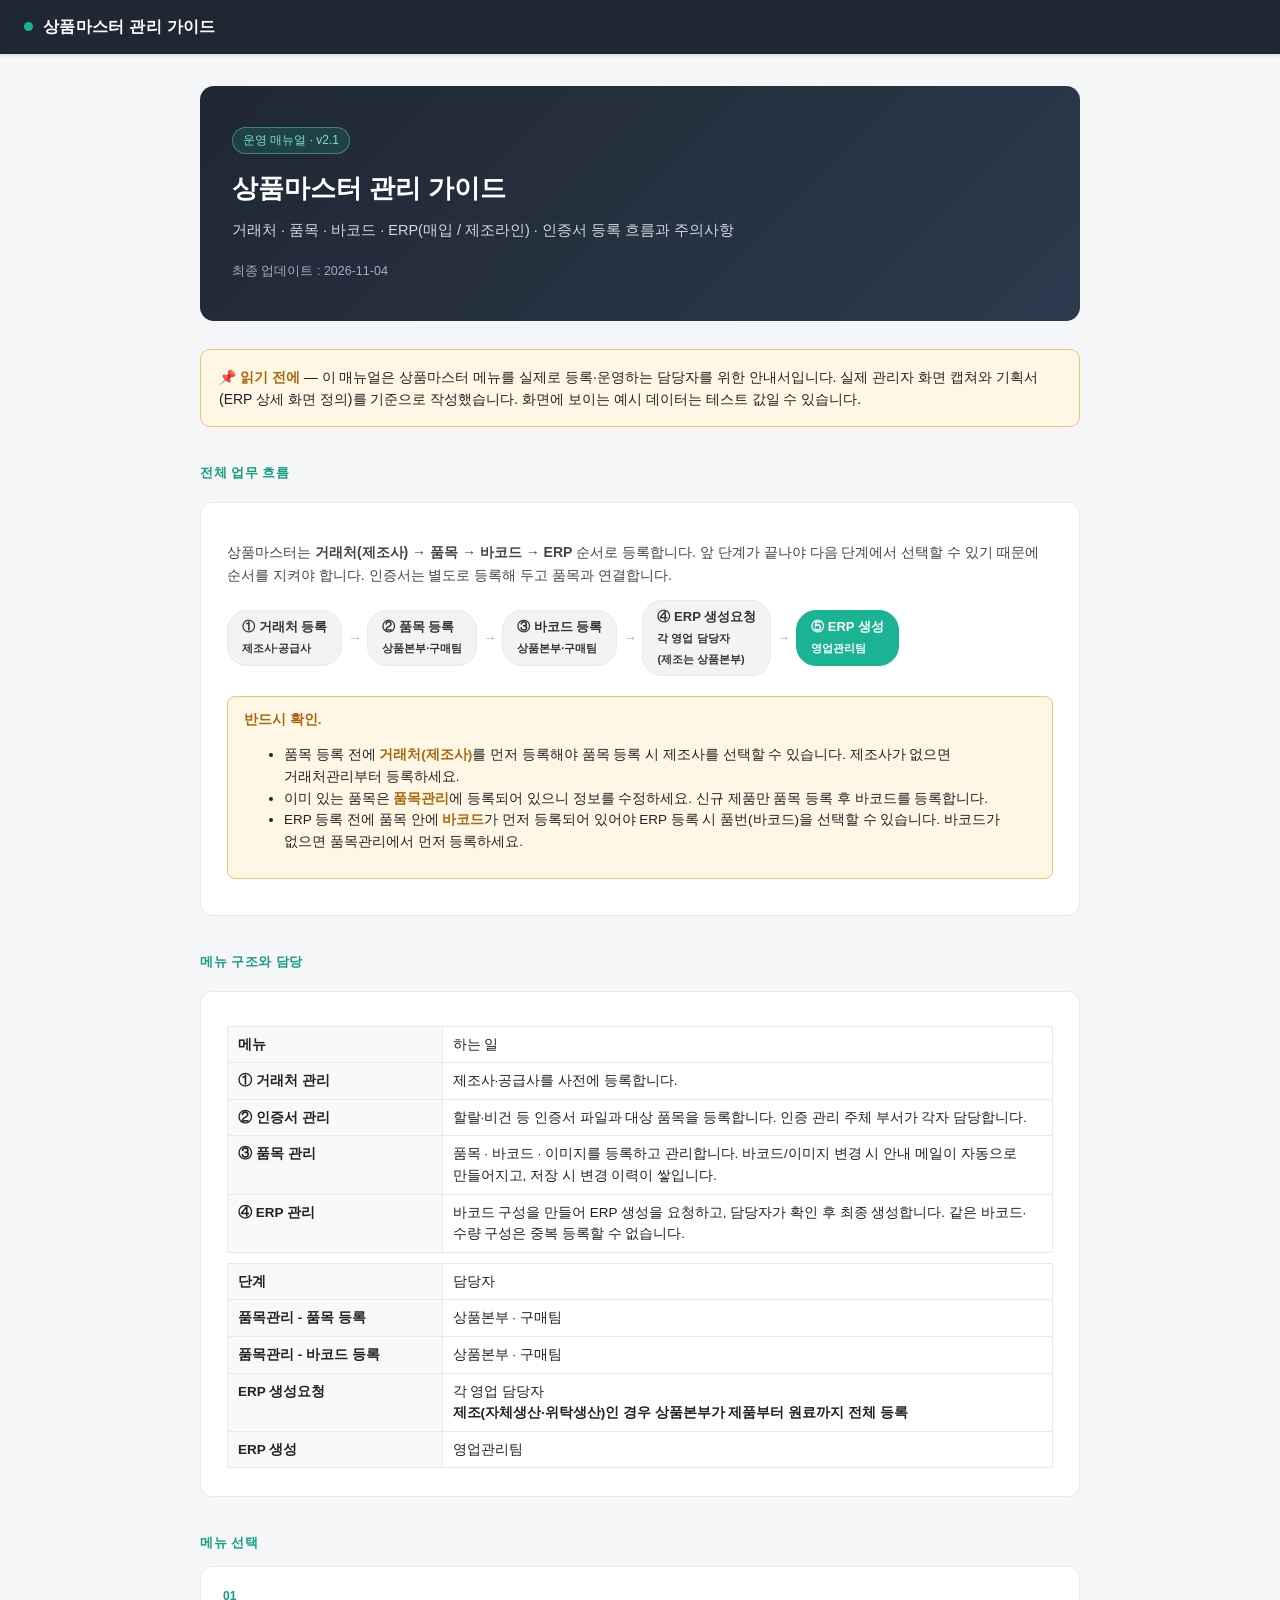
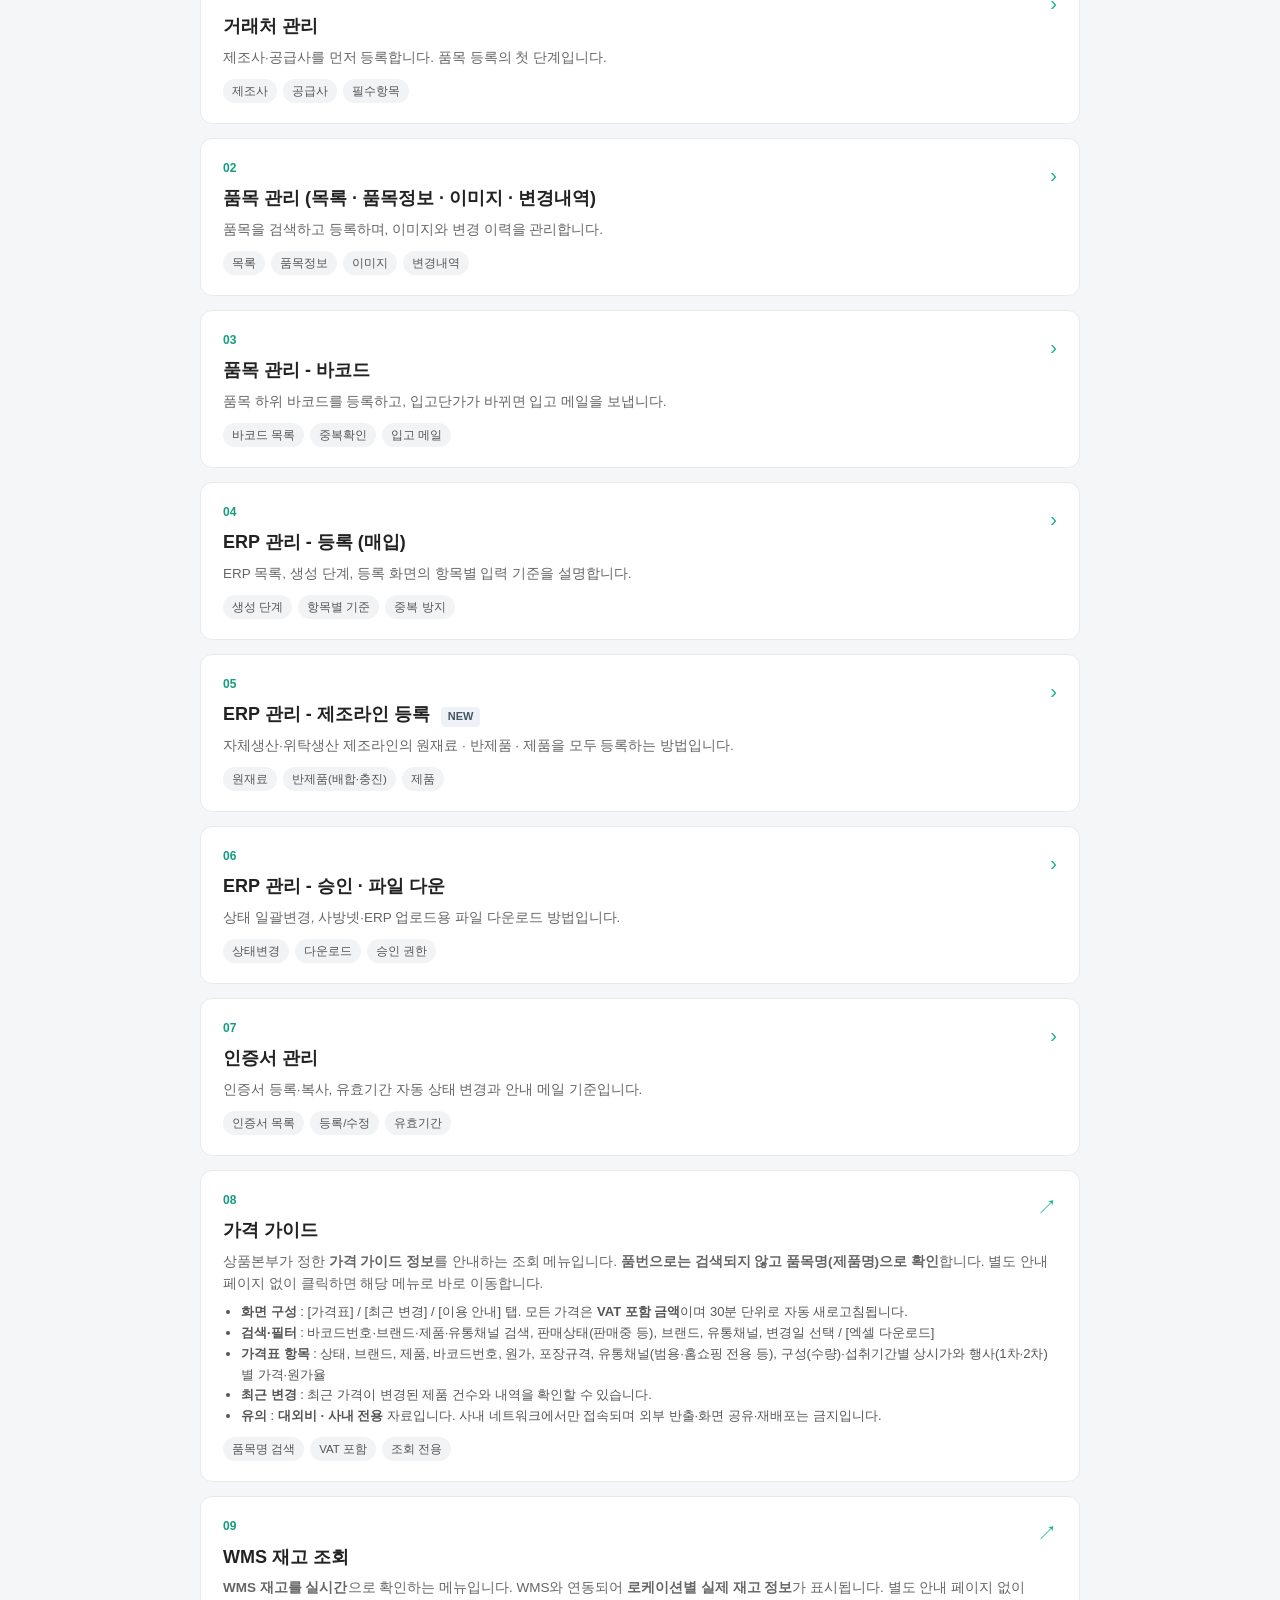
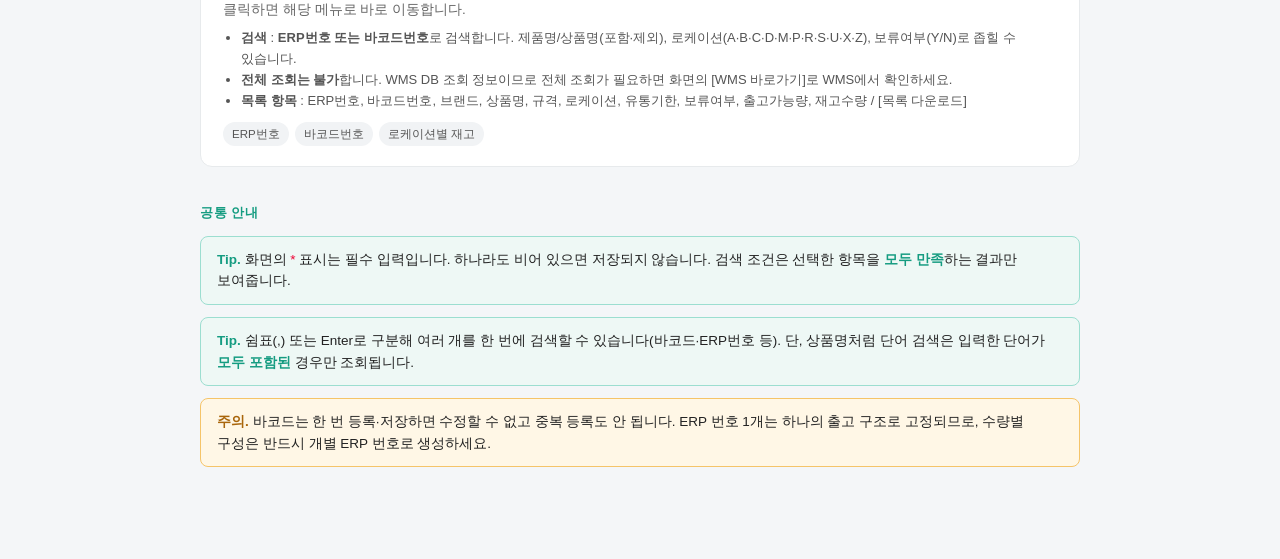
==== index.html @ bc96de83 "Initial product master manual Co-Authored-By: Claude Sonnet 5.5 <noreply@anthropic.com>" ====
<!DOCTYPE html>
<html lang="ko">
<head>
<meta charset="UTF-8">
<meta name="viewport" content="width=device-width, initial-scale=1.0">
<title>상품마스터 관리 가이드</title>
<link rel="stylesheet" href="assets/css/style.css">
</head>
<body>
  <div class="topbar">
    <div class="brand"><span class="dot"></span> 상품마스터 관리 가이드</div>
  </div>

  <div class="wrap">
    <div class="hero">
      <span class="tag">운영 매뉴얼 · v2.1</span>
      <h1>상품마스터 관리 가이드</h1>
      <p>거래처 · 품목 · 바코드 · ERP(매입 / 제조라인) · 인증서 등록 흐름과 주의사항</p>
      <div class="meta">최종 업데이트 : 2026-11-04</div>
    </div>

    <div class="notice-box">
      <b>📌 읽기 전에</b> — 이 매뉴얼은 상품마스터 메뉴를 실제로 등록·운영하는 담당자를 위한 안내서입니다. 실제 관리자 화면 캡쳐와 기획서(ERP 상세 화면 정의)를 기준으로 작성했습니다. 화면에 보이는 예시 데이터는 테스트 값일 수 있습니다.
    </div>

    <div class="section-title">전체 업무 흐름</div>
    <div class="step">
      <p>상품마스터는 <b>거래처(제조사) → 품목 → 바코드 → ERP</b> 순서로 등록합니다. 앞 단계가 끝나야 다음 단계에서 선택할 수 있기 때문에 순서를 지켜야 합니다. 인증서는 별도로 등록해 두고 품목과 연결합니다.</p>
      <div class="flow">
        <span class="node">① 거래처 등록<br><small>제조사·공급사</small></span><span class="arrow">→</span>
        <span class="node">② 품목 등록<br><small>상품본부·구매팀</small></span><span class="arrow">→</span>
        <span class="node">③ 바코드 등록<br><small>상품본부·구매팀</small></span><span class="arrow">→</span>
        <span class="node">④ ERP 생성요청<br><small>각 영업 담당자<br>(제조는 상품본부)</small></span><span class="arrow">→</span>
        <span class="node now">⑤ ERP 생성<br><small>영업관리팀</small></span>
      </div>
      <div class="warn"><b>반드시 확인.</b>
        <ul>
          <li>품목 등록 전에 <b>거래처(제조사)</b>를 먼저 등록해야 품목 등록 시 제조사를 선택할 수 있습니다. 제조사가 없으면 거래처관리부터 등록하세요.</li>
          <li>이미 있는 품목은 <b>품목관리</b>에 등록되어 있으니 정보를 수정하세요. 신규 제품만 품목 등록 후 바코드를 등록합니다.</li>
          <li>ERP 등록 전에 품목 안에 <b>바코드</b>가 먼저 등록되어 있어야 ERP 등록 시 품번(바코드)을 선택할 수 있습니다. 바코드가 없으면 품목관리에서 먼저 등록하세요.</li>
        </ul>
      </div>
    </div>

    <div class="section-title">메뉴 구조와 담당</div>
    <div class="step">
      <table>
        <tr><th>메뉴</th><td>하는 일</td></tr>
        <tr><th>① 거래처 관리</th><td>제조사·공급사를 사전에 등록합니다.</td></tr>
        <tr><th>② 인증서 관리</th><td>할랄·비건 등 인증서 파일과 대상 품목을 등록합니다. 인증 관리 주체 부서가 각자 담당합니다.</td></tr>
        <tr><th>③ 품목 관리</th><td>품목 · 바코드 · 이미지를 등록하고 관리합니다. 바코드/이미지 변경 시 안내 메일이 자동으로 만들어지고, 저장 시 변경 이력이 쌓입니다.</td></tr>
        <tr><th>④ ERP 관리</th><td>바코드 구성을 만들어 ERP 생성을 요청하고, 담당자가 확인 후 최종 생성합니다. 같은 바코드·수량 구성은 중복 등록할 수 없습니다.</td></tr>
      </table>
      <table>
        <tr><th>단계</th><td>담당자</td></tr>
        <tr><th>품목관리 - 품목 등록</th><td>상품본부 · 구매팀</td></tr>
        <tr><th>품목관리 - 바코드 등록</th><td>상품본부 · 구매팀</td></tr>
        <tr><th>ERP 생성요청</th><td>각 영업 담당자<br><b>제조(자체생산·위탁생산)인 경우 상품본부가 제품부터 원료까지 전체 등록</b></td></tr>
        <tr><th>ERP 생성</th><td>영업관리팀</td></tr>
      </table>
    </div>

    <div class="section-title">메뉴 선택</div>
    <div class="card-grid">

      <a class="menu-card" href="pages/supplier.html">
        <span class="arrow">›</span>
        <div class="idx">01</div>
        <h3>거래처 관리</h3>
        <p>제조사·공급사를 먼저 등록합니다. 품목 등록의 첫 단계입니다.</p>
        <div class="steps"><span>제조사</span><span>공급사</span><span>필수항목</span></div>
      </a>

      <a class="menu-card" href="pages/item.html">
        <span class="arrow">›</span>
        <div class="idx">02</div>
        <h3>품목 관리 (목록 · 품목정보 · 이미지 · 변경내역)</h3>
        <p>품목을 검색하고 등록하며, 이미지와 변경 이력을 관리합니다.</p>
        <div class="steps"><span>목록</span><span>품목정보</span><span>이미지</span><span>변경내역</span></div>
      </a>

      <a class="menu-card" href="pages/barcode.html">
        <span class="arrow">›</span>
        <div class="idx">03</div>
        <h3>품목 관리 - 바코드</h3>
        <p>품목 하위 바코드를 등록하고, 입고단가가 바뀌면 입고 메일을 보냅니다.</p>
        <div class="steps"><span>바코드 목록</span><span>중복확인</span><span>입고 메일</span></div>
      </a>

      <a class="menu-card" href="pages/erp.html">
        <span class="arrow">›</span>
        <div class="idx">04</div>
        <h3>ERP 관리 - 등록 (매입)</h3>
        <p>ERP 목록, 생성 단계, 등록 화면의 항목별 입력 기준을 설명합니다.</p>
        <div class="steps"><span>생성 단계</span><span>항목별 기준</span><span>중복 방지</span></div>
      </a>

      <a class="menu-card" href="pages/erp-mfg.html">
        <span class="arrow">›</span>
        <div class="idx">05</div>
        <h3>ERP 관리 - 제조라인 등록 <span class="badge-team">NEW</span></h3>
        <p>자체생산·위탁생산 제조라인의 원재료 · 반제품 · 제품을 모두 등록하는 방법입니다.</p>
        <div class="steps"><span>원재료</span><span>반제품(배합·충진)</span><span>제품</span></div>
      </a>

      <a class="menu-card" href="pages/erp-approve.html">
        <span class="arrow">›</span>
        <div class="idx">06</div>
        <h3>ERP 관리 - 승인 · 파일 다운</h3>
        <p>상태 일괄변경, 사방넷·ERP 업로드용 파일 다운로드 방법입니다.</p>
        <div class="steps"><span>상태변경</span><span>다운로드</span><span>승인 권한</span></div>
      </a>

      <a class="menu-card" href="pages/cert.html">
        <span class="arrow">›</span>
        <div class="idx">07</div>
        <h3>인증서 관리</h3>
        <p>인증서 등록·복사, 유효기간 자동 상태 변경과 안내 메일 기준입니다.</p>
        <div class="steps"><span>인증서 목록</span><span>등록/수정</span><span>유효기간</span></div>
      </a>

      <a class="menu-card" href="https://analytics.nutrione.co.kr/product/google_price" target="_blank" rel="noopener">
        <span class="arrow">↗</span>
        <div class="idx">08</div>
        <h3>가격 가이드</h3>
        <p>상품본부가 정한 <b>가격 가이드 정보</b>를 안내하는 조회 메뉴입니다. <b>품번으로는 검색되지 않고 품목명(제품명)으로 확인</b>합니다. 별도 안내 페이지 없이 클릭하면 해당 메뉴로 바로 이동합니다.</p>
        <ul style="font-size:13px;color:#555;margin:8px 0 6px 18px;padding:0">
          <li><b>화면 구성</b> : [가격표] / [최근 변경] / [이용 안내] 탭. 모든 가격은 <b>VAT 포함 금액</b>이며 30분 단위로 자동 새로고침됩니다.</li>
          <li><b>검색·필터</b> : 바코드번호·브랜드·제품·유통채널 검색, 판매상태(판매중 등), 브랜드, 유통채널, 변경일 선택 / [엑셀 다운로드]</li>
          <li><b>가격표 항목</b> : 상태, 브랜드, 제품, 바코드번호, 원가, 포장규격, 유통채널(범용·홈쇼핑 전용 등), 구성(수량)·섭취기간별 상시가와 행사(1차·2차)별 가격·원가율</li>
          <li><b>최근 변경</b> : 최근 가격이 변경된 제품 건수와 내역을 확인할 수 있습니다.</li>
          <li><b>유의</b> : <b>대외비 · 사내 전용</b> 자료입니다. 사내 네트워크에서만 접속되며 외부 반출·화면 공유·재배포는 금지입니다.</li>
        </ul>
        <div class="steps"><span>품목명 검색</span><span>VAT 포함</span><span>조회 전용</span></div>
      </a>

      <a class="menu-card" href="https://analytics.nutrione.co.kr/product/wms" target="_blank" rel="noopener">
        <span class="arrow">↗</span>
        <div class="idx">09</div>
        <h3>WMS 재고 조회</h3>
        <p><b>WMS 재고를 실시간</b>으로 확인하는 메뉴입니다. WMS와 연동되어 <b>로케이션별 실제 재고 정보</b>가 표시됩니다. 별도 안내 페이지 없이 클릭하면 해당 메뉴로 바로 이동합니다.</p>
        <ul style="font-size:13px;color:#555;margin:8px 0 6px 18px;padding:0">
          <li><b>검색</b> : <b>ERP번호 또는 바코드번호</b>로 검색합니다. 제품명/상품명(포함·제외), 로케이션(A·B·C·D·M·P·R·S·U·X·Z), 보류여부(Y/N)로 좁힐 수 있습니다.</li>
          <li><b>전체 조회는 불가</b>합니다. WMS DB 조회 정보이므로 전체 조회가 필요하면 화면의 [WMS 바로가기]로 WMS에서 확인하세요.</li>
          <li><b>목록 항목</b> : ERP번호, 바코드번호, 브랜드, 상품명, 규격, 로케이션, 유통기한, 보류여부, 출고가능량, 재고수량 / [목록 다운로드]</li>
        </ul>
        <div class="steps"><span>ERP번호</span><span>바코드번호</span><span>로케이션별 재고</span></div>
      </a>

    </div>

    <div class="section-title">공통 안내</div>
    <div class="tip"><b>Tip.</b> 화면의 <span style="color:#e03">*</span> 표시는 필수 입력입니다. 하나라도 비어 있으면 저장되지 않습니다. 검색 조건은 선택한 항목을 <b>모두 만족</b>하는 결과만 보여줍니다.</div>
    <div class="tip"><b>Tip.</b> 쉼표(,) 또는 Enter로 구분해 여러 개를 한 번에 검색할 수 있습니다(바코드·ERP번호 등). 단, 상품명처럼 단어 검색은 입력한 단어가 <b>모두 포함된</b> 경우만 조회됩니다.</div>
    <div class="warn"><b>주의.</b> 바코드는 한 번 등록·저장하면 수정할 수 없고 중복 등록도 안 됩니다. ERP 번호 1개는 하나의 출고 구조로 고정되므로, 수량별 구성은 반드시 개별 ERP 번호로 생성하세요.</div>

  </div>
  <script src="assets/js/lightbox.js"></script>
</body>
</html>
---- assets/css/style.css ----
:root {
  --brand: #1ab394;
  --brand-dark: #159c81;
  --navy: #1f2733;
  --navy-light: #2c3a4d;
  --ink: #222;
  --sub: #666;
  --line: #e7eaec;
  --bg: #f4f6f8;
  --card: #ffffff;
  --danger: #ed5565;
  --warn-bg: #fff7e6;
  --warn-line: #f5c469;
  --tip-bg: #eef8f5;
  --tip-line: #9cded0;
}

* { box-sizing: border-box; }

body {
  margin: 0;
  font-family: "Pretendard", "Apple SD Gothic Neo", "Malgun Gothic", "맑은 고딕", sans-serif;
  background: var(--bg);
  color: var(--ink);
  line-height: 1.6;
  word-break: keep-all;
}

a { color: var(--brand-dark); text-decoration: none; }
a:hover { text-decoration: underline; }

img { max-width: 100%; border: 1px solid var(--line); border-radius: 6px; display: block; }

.topbar {
  position: sticky; top: 0; z-index: 20;
  background: var(--navy);
  color: #fff;
  padding: 14px 24px;
  display: flex; align-items: center; justify-content: space-between;
  box-shadow: 0 1px 4px rgba(0,0,0,.15);
}
.topbar .brand { font-weight: 700; letter-spacing: .3px; display: flex; align-items: center; gap: 10px; }
.topbar .brand .dot { width: 9px; height: 9px; border-radius: 50%; background: var(--brand); }
.topbar a.home-link { color: #cfe9e2; font-size: 13px; }
.topbar a.home-link:hover { color: #fff; }

.wrap { max-width: 920px; margin: 0 auto; padding: 32px 20px 80px; }

.hero {
  background: linear-gradient(135deg, var(--navy) 0%, var(--navy-light) 100%);
  color: #fff;
  border-radius: 14px;
  padding: 40px 32px;
  margin-bottom: 28px;
}
.hero .tag {
  display: inline-block; background: rgba(26,179,148,.18); color: #7be0cb;
  border: 1px solid rgba(123,224,203,.4); font-size: 12px; padding: 3px 10px; border-radius: 20px; margin-bottom: 14px;
}
.hero h1 { font-size: 26px; margin: 0 0 10px; }
.hero p { color: #cfd6de; margin: 0; font-size: 14.5px; }
.hero .meta { margin-top: 18px; font-size: 12.5px; color: #9fb0c3; }
.hero .meta a { color: #7be0cb; text-decoration: underline; }
.hero .meta a:hover { color: #fff; }

.reveal-after { display: none; }

img.zoomable { cursor: zoom-in; }
.lightbox-overlay {
  position: fixed; inset: 0; background: rgba(0,0,0,.85);
  display: none; align-items: center; justify-content: center;
  z-index: 1000; padding: 24px; cursor: zoom-out;
}
.lightbox-overlay.active { display: flex; }
.lightbox-overlay img { max-width: 95vw; max-height: 95vh; border-radius: 6px; box-shadow: 0 10px 40px rgba(0,0,0,.5); }

.section-title {
  font-size: 13px; font-weight: 700; color: var(--brand-dark);
  text-transform: uppercase; letter-spacing: .5px; margin: 36px 0 12px;
}

.notice-box {
  background: var(--warn-bg); border: 1px solid var(--warn-line); border-radius: 10px;
  padding: 16px 18px; margin: 16px 0; font-size: 14px;
}
.notice-box b { color: #a9660c; }

.card-grid { display: grid; grid-template-columns: 1fr; gap: 14px; }

.menu-card {
  display: block;
  background: var(--card); border: 1px solid var(--line); border-radius: 12px;
  padding: 20px 22px; transition: box-shadow .15s, transform .15s, border-color .15s;
}
.menu-card:hover { box-shadow: 0 6px 18px rgba(0,0,0,.08); border-color: var(--brand); transform: translateY(-1px); text-decoration: none; }
.menu-card .idx { font-size: 12px; color: var(--brand-dark); font-weight: 700; margin-bottom: 6px; }
.menu-card h3 { margin: 0 0 6px; font-size: 18px; color: var(--ink); }
.menu-card p { margin: 0; font-size: 13.5px; color: var(--sub); }
.menu-card .steps { margin-top: 10px; display: flex; flex-wrap: wrap; gap: 6px; }
.menu-card .steps span { font-size: 11.5px; background: #f1f3f5; color: #555; padding: 3px 9px; border-radius: 20px; }
.menu-card .arrow { float: right; color: var(--brand); font-size: 20px; }

.toc {
  background: var(--card); border: 1px solid var(--line); border-radius: 10px; padding: 16px 20px; margin: 20px 0 32px;
  font-size: 13.5px;
}
.toc b { display: block; margin-bottom: 8px; font-size: 12px; color: var(--sub); text-transform: uppercase; letter-spacing: .5px; }
.toc ol { margin: 0; padding-left: 20px; }
.toc li { margin: 4px 0; }

.step {
  background: var(--card); border: 1px solid var(--line); border-radius: 12px;
  padding: 24px 26px; margin: 18px 0;
}
.step .step-no {
  display: inline-flex; align-items: center; justify-content: center;
  width: 26px; height: 26px; border-radius: 50%; background: var(--brand); color: #fff;
  font-size: 13px; font-weight: 700; margin-right: 8px;
}
.step h2 { font-size: 18px; margin: 0 0 14px; display: flex; align-items: center; }
.step h4 { font-size: 14.5px; margin: 22px 0 8px; color: var(--navy); }
.step p { font-size: 14px; color: #444; }
.step ul, .step table { font-size: 13.5px; }
.step table { width: 100%; border-collapse: collapse; margin: 10px 0 4px; }
.step table th, .step table td { border: 1px solid var(--line); padding: 7px 10px; text-align: left; vertical-align: top; }
.step table th { background: #f7f9fa; width: 26%; white-space: nowrap; }

.shot { margin: 14px 0; }
.shot img.has-cap { border-bottom-left-radius: 0; border-bottom-right-radius: 0; }
.cap {
  display: flex; align-items: flex-start; gap: 8px; text-align: left;
  font-size: 12.5px; color: #555;
  background: #f7f9fa; border: 1px solid var(--line); border-top: none;
  border-radius: 0 0 6px 6px; padding: 10px 14px; margin-top: -1px;
}
.cap::before {
  content: "!"; flex: 0 0 auto; width: 16px; height: 16px; margin-top: 1px;
  border-radius: 50%; background: var(--brand); color: #fff;
  font-size: 11px; font-weight: 700; line-height: 16px; text-align: center;
}

.tip, .warn, .caution {
  border-radius: 8px; padding: 12px 16px; margin: 12px 0; font-size: 13.5px;
}
.tip { background: var(--tip-bg); border: 1px solid var(--tip-line); }
.tip b { color: var(--brand-dark); }
.warn { background: var(--warn-bg); border: 1px solid var(--warn-line); }
.warn b { color: #a9660c; }
.caution { background: #fdeceb; border: 1px solid #f3b3b0; }
.caution b { color: #c0392b; }

.flow {
  display: flex; flex-wrap: wrap; align-items: center; gap: 6px; margin: 14px 0 20px; font-size: 13px;
}
.flow .node { background: #f1f3f5; border: 1px solid var(--line); border-radius: 20px; padding: 6px 14px; font-weight: 600; color: #333; }
.flow .node.now { background: var(--brand); border-color: var(--brand); color: #fff; }
.flow .node.stop { background: #fdeceb; border-color: #f3b3b0; color: #c0392b; }
.flow .arrow { color: #aaa; }

.btnlist { display: flex; flex-wrap: wrap; gap: 8px; margin: 10px 0; }
.btnlist span { font-size: 12.5px; border-radius: 6px; padding: 5px 12px; border: 1px solid var(--line); background: #fafbfc; font-weight: 600; }
.btnlist span.primary { background: var(--brand); border-color: var(--brand); color: #fff; }
.btnlist span.danger { background: #fdeceb; border-color: #f3b3b0; color: #c0392b; }

.footer-nav {
  display: flex; justify-content: space-between; align-items: center; margin-top: 40px;
  padding-top: 18px; border-top: 1px solid var(--line); font-size: 13.5px;
}

.faq-box { background: var(--card); border: 1px solid var(--line); border-radius: 10px; padding: 6px 20px; margin: 10px 0; }
.faq-box .q { font-weight: 700; padding: 12px 0 4px; font-size: 14px; }
.faq-box .a { color: #555; font-size: 13.5px; padding-bottom: 12px; border-bottom: 1px solid var(--line); }
.faq-box .a:last-child { border-bottom: none; }

.badge-team { display:inline-block; font-size: 11px; background:#eef2f6; color:#456; border-radius: 4px; padding: 1px 7px; margin-left:6px; }
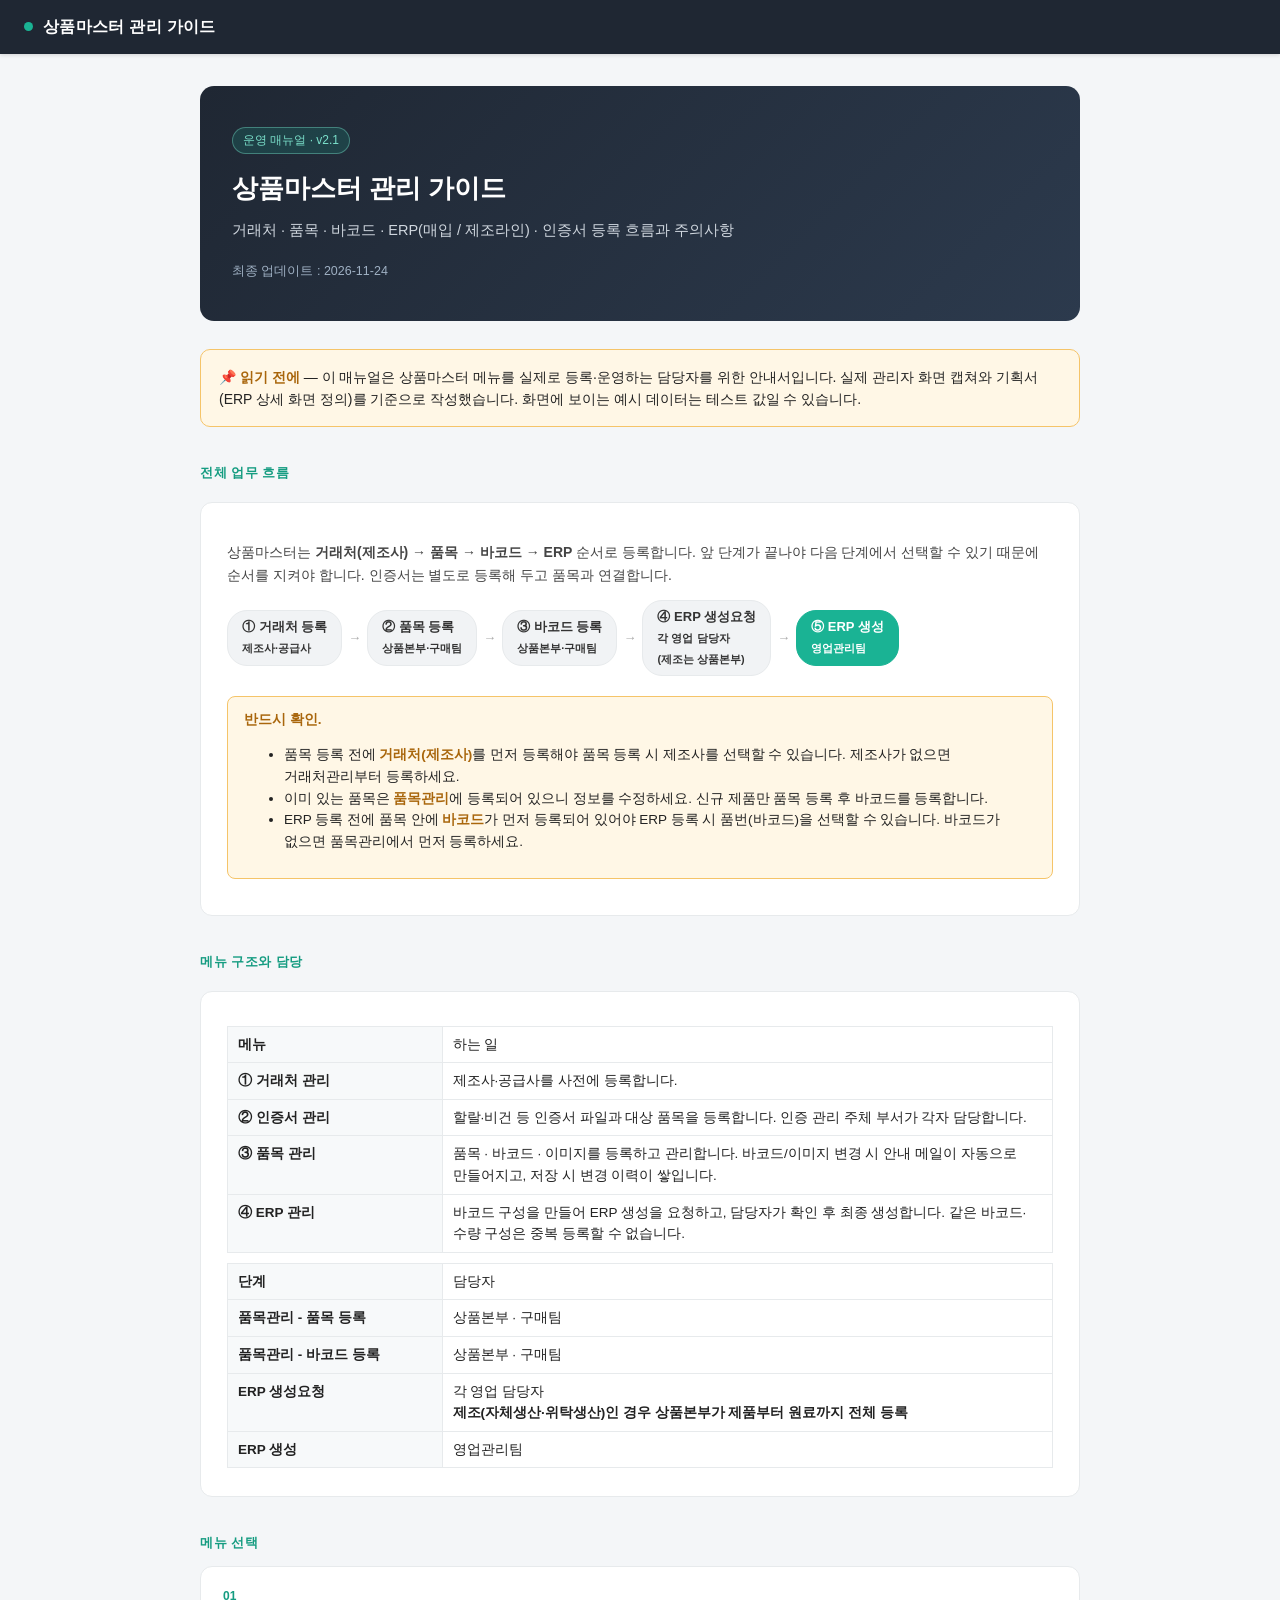
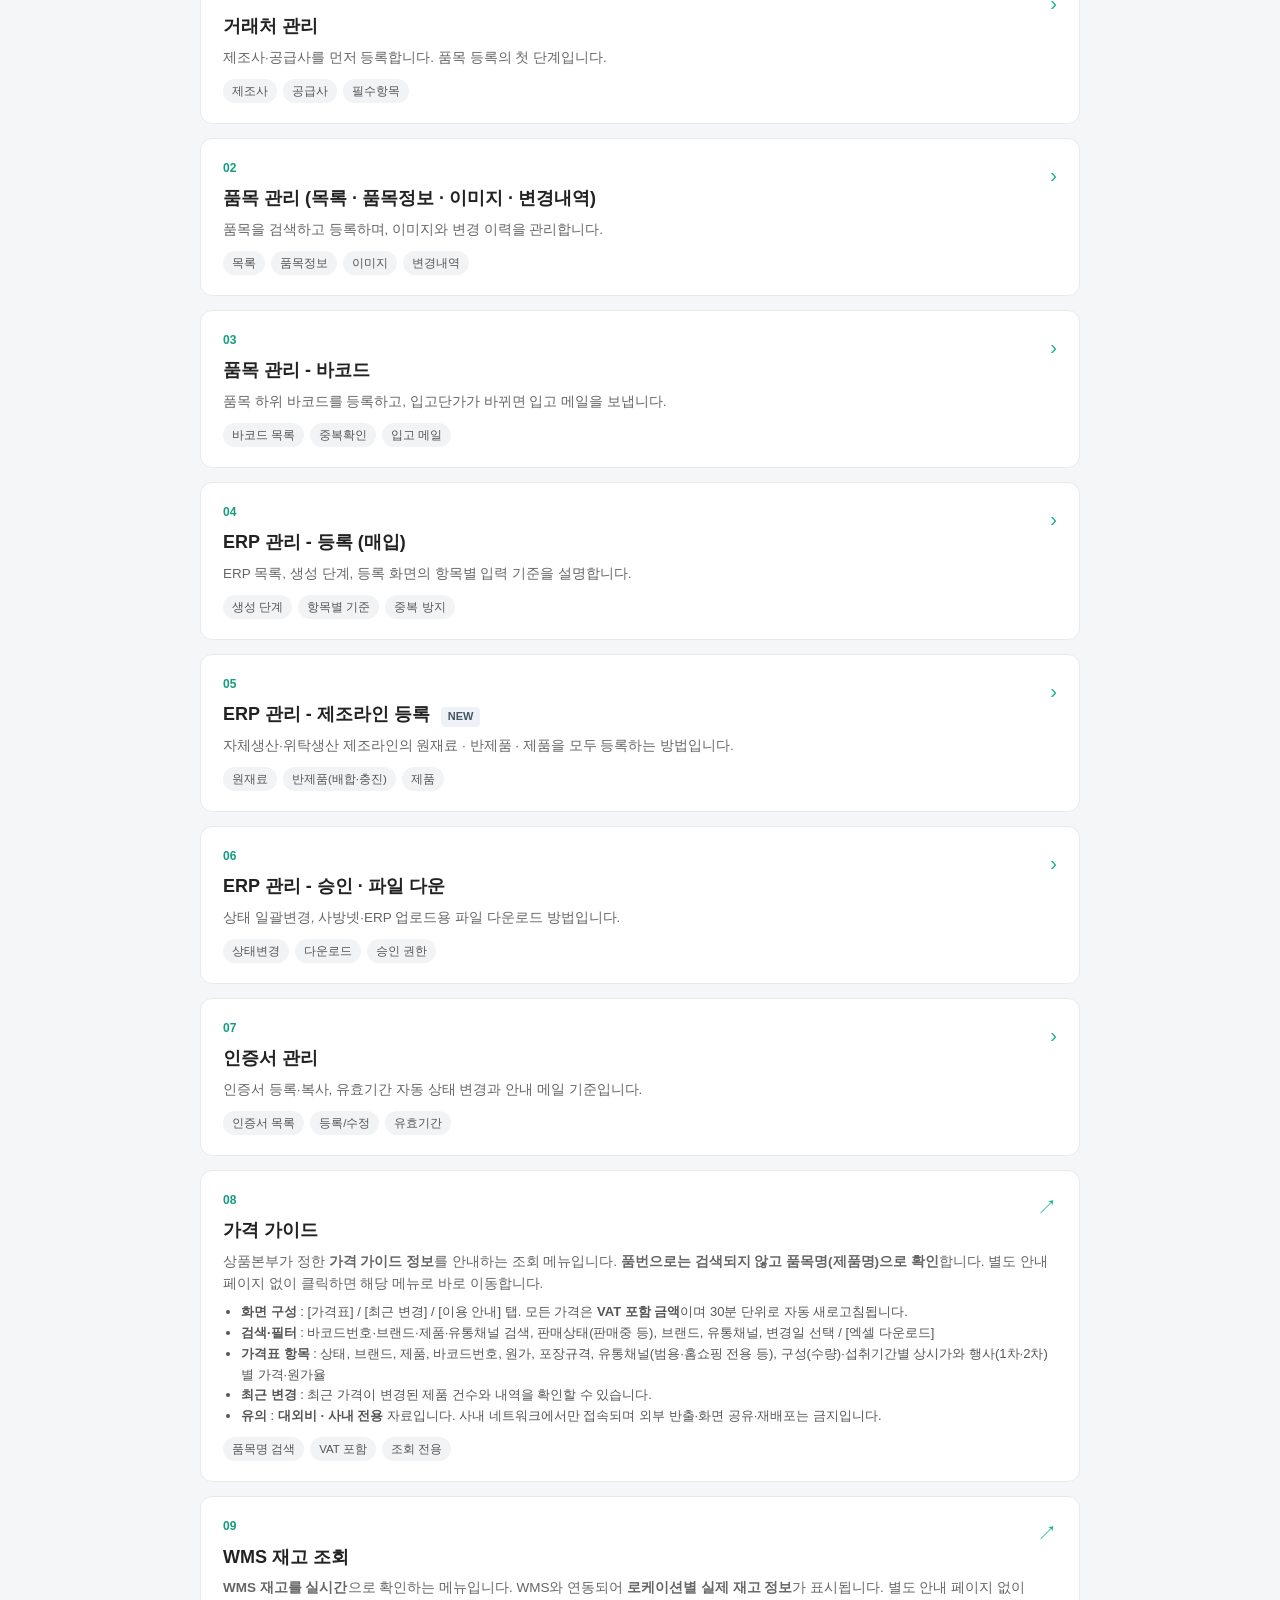
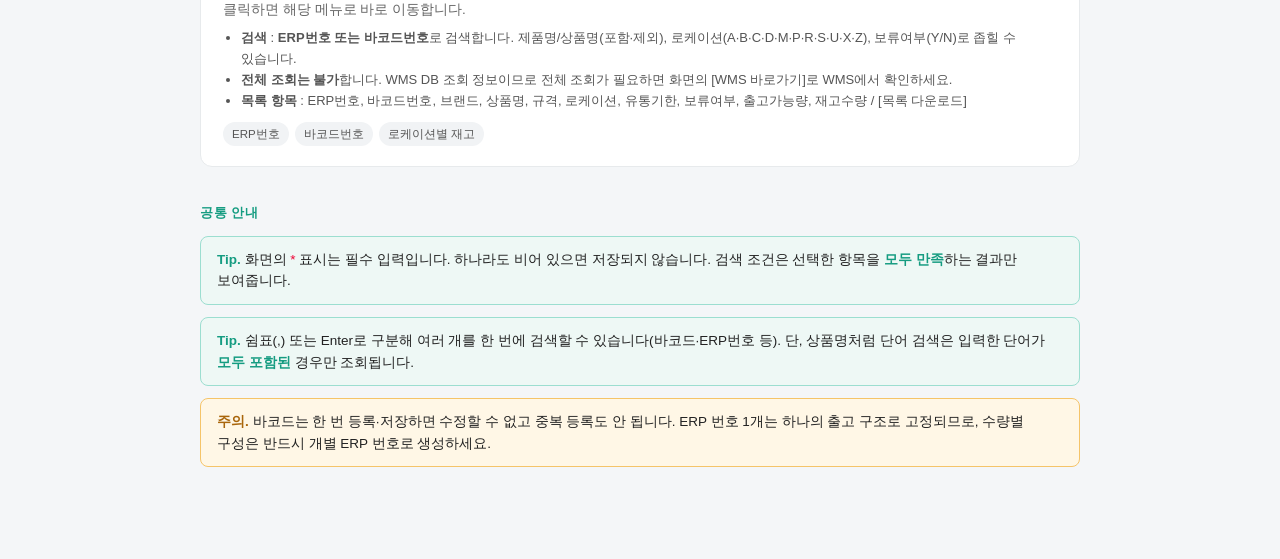
==== commit b3076fe4: "Update manual 2026-11-24 15:24:01" ====
--- a/index.html
+++ b/index.html
@@ -16,7 +16,7 @@
       <span class="tag">운영 매뉴얼 · v2.1</span>
       <h1>상품마스터 관리 가이드</h1>
       <p>거래처 · 품목 · 바코드 · ERP(매입 / 제조라인) · 인증서 등록 흐름과 주의사항</p>
-      <div class="meta">최종 업데이트 : 2026-11-04</div>
+      <div class="meta">최종 업데이트 : 2026-11-24</div>
     </div>
 
     <div class="notice-box">
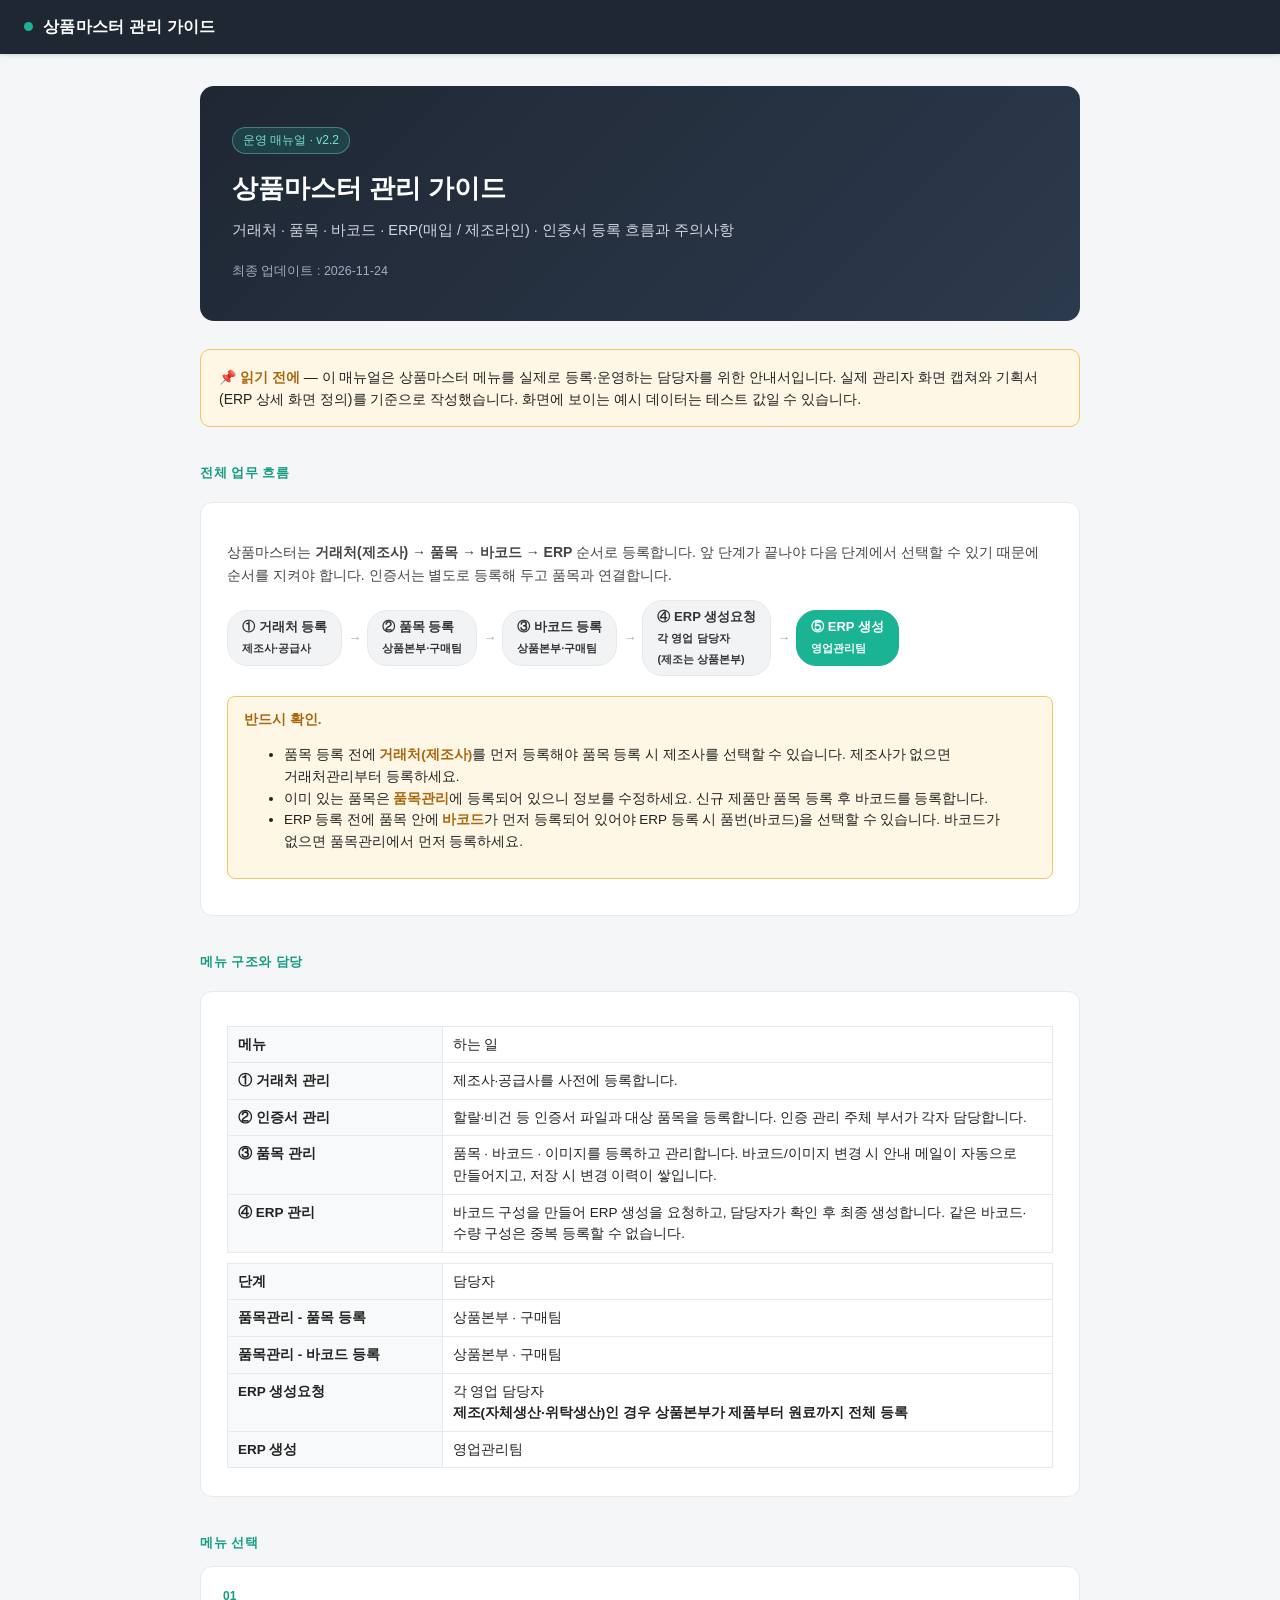
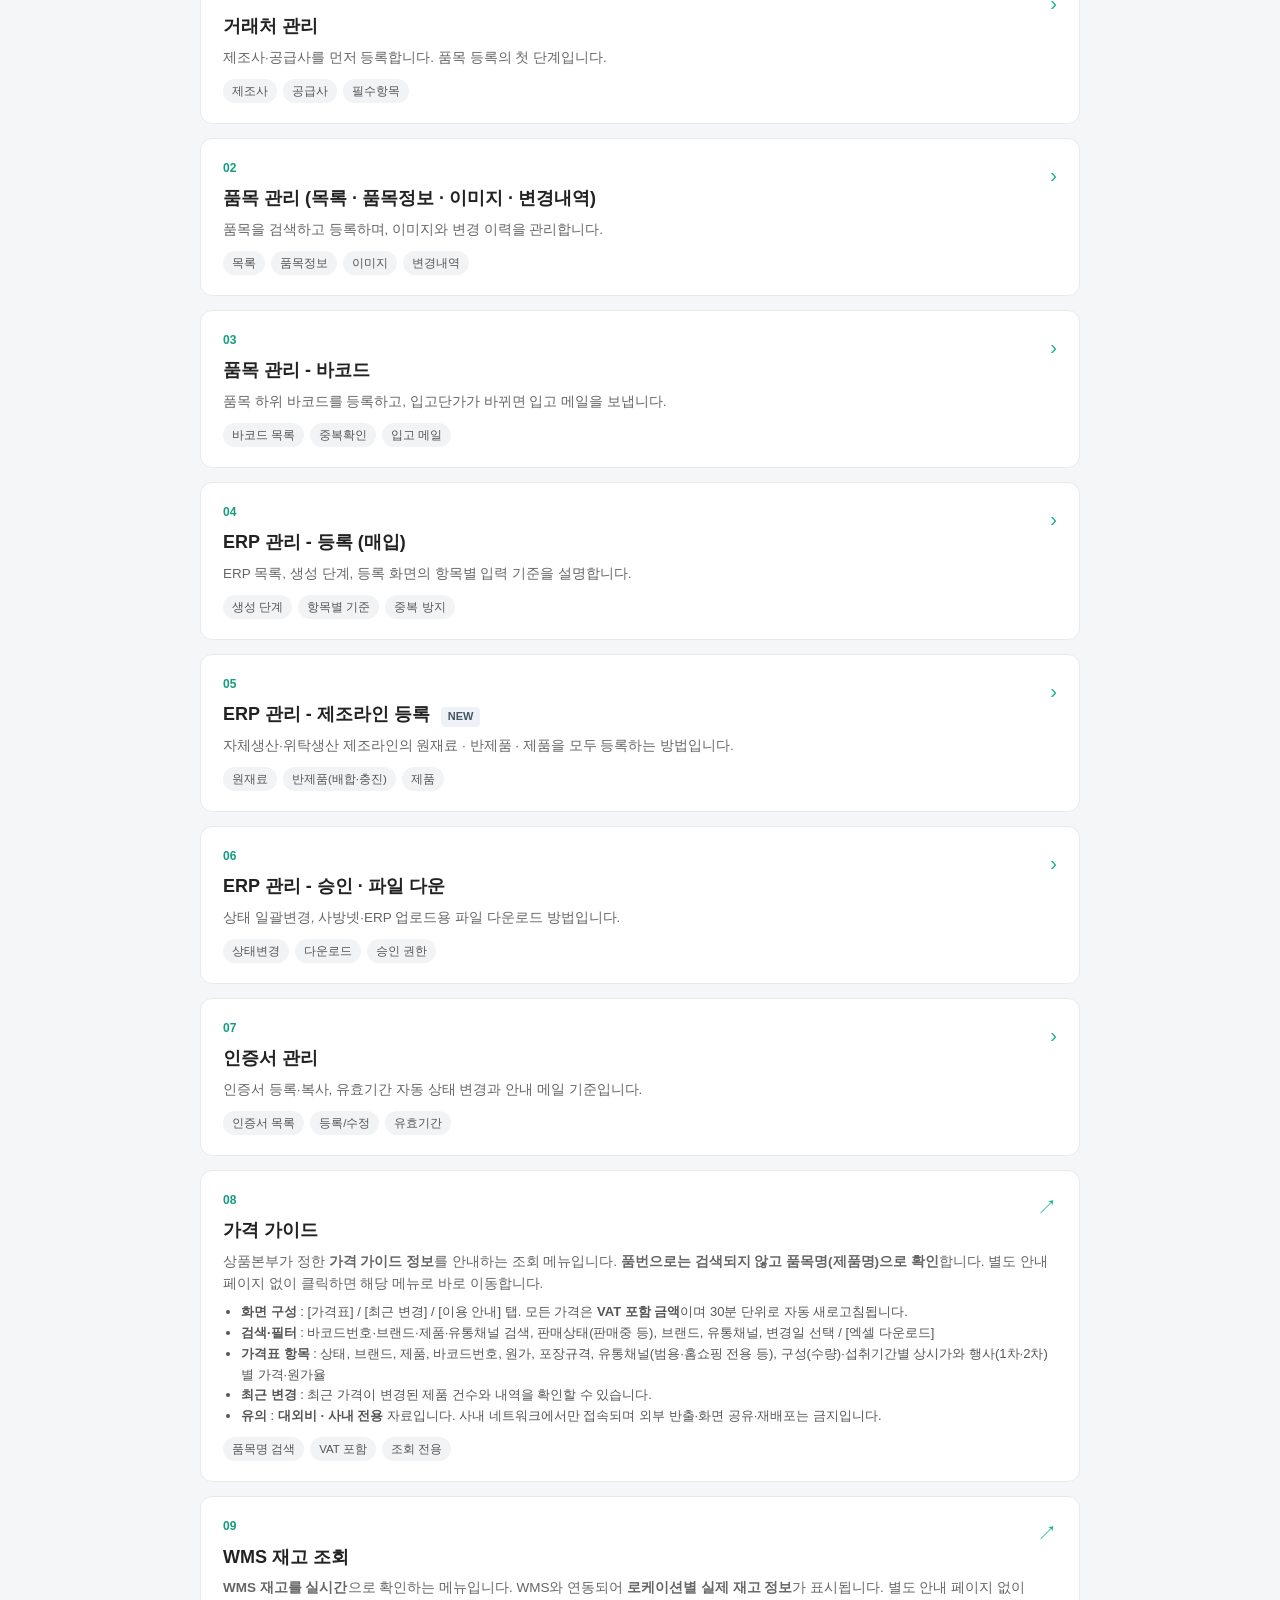
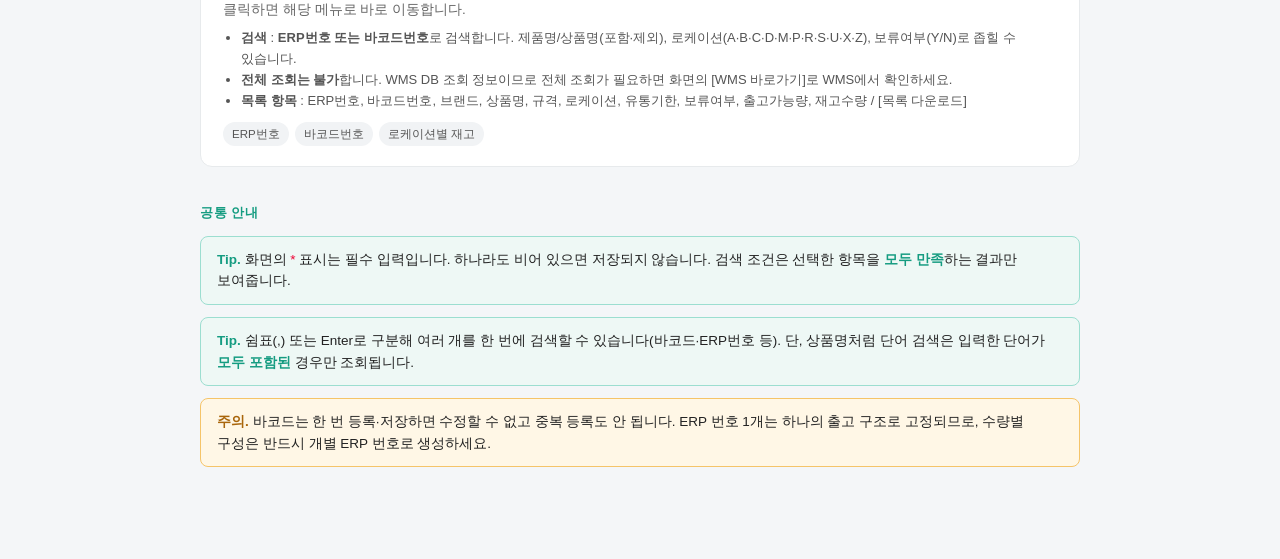
==== commit b746f655: "버전 v2.2 (품목 복사 기능 추가) Co-Authored-By: Claude Sonnet 5.5 <noreply@anthropic.com>" ====
--- a/index.html
+++ b/index.html
@@ -13,7 +13,7 @@
 
   <div class="wrap">
     <div class="hero">
-      <span class="tag">운영 매뉴얼 · v2.1</span>
+      <span class="tag">운영 매뉴얼 · v2.2</span>
       <h1>상품마스터 관리 가이드</h1>
       <p>거래처 · 품목 · 바코드 · ERP(매입 / 제조라인) · 인증서 등록 흐름과 주의사항</p>
       <div class="meta">최종 업데이트 : 2026-11-24</div>
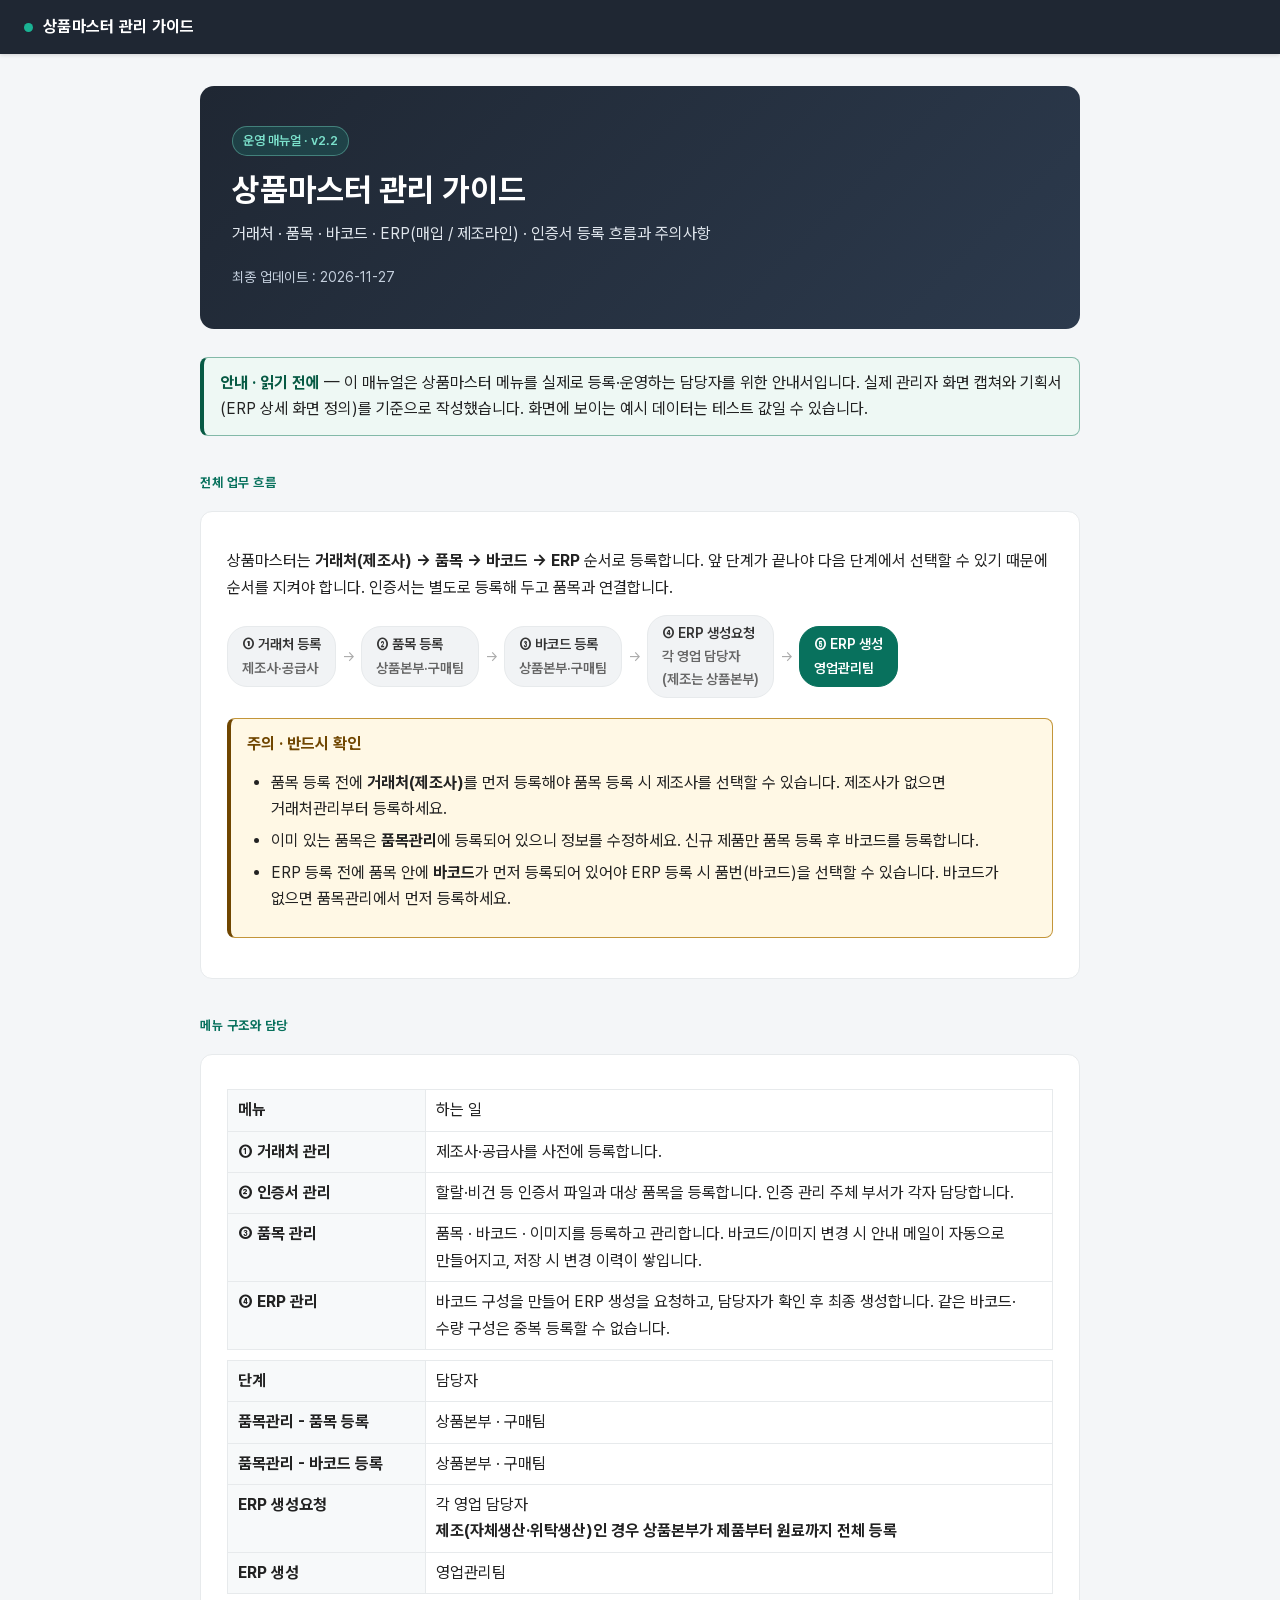
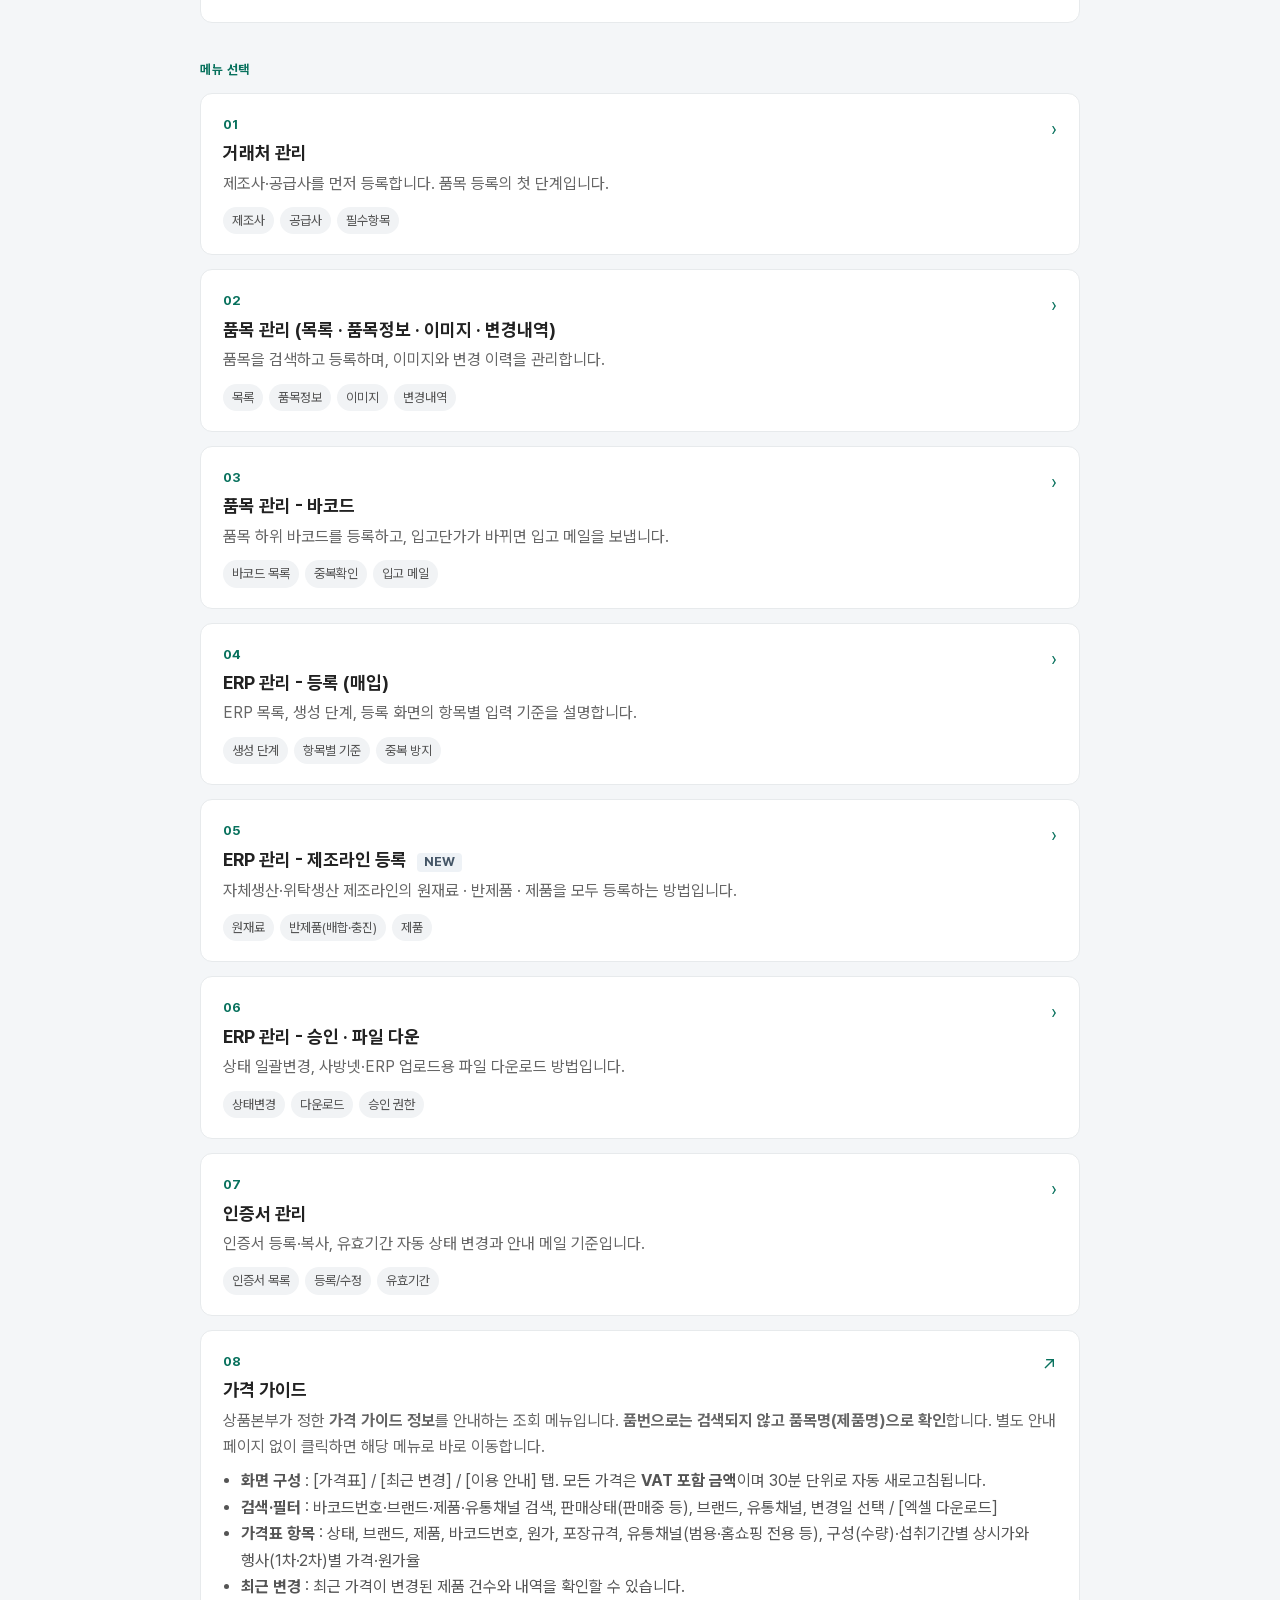
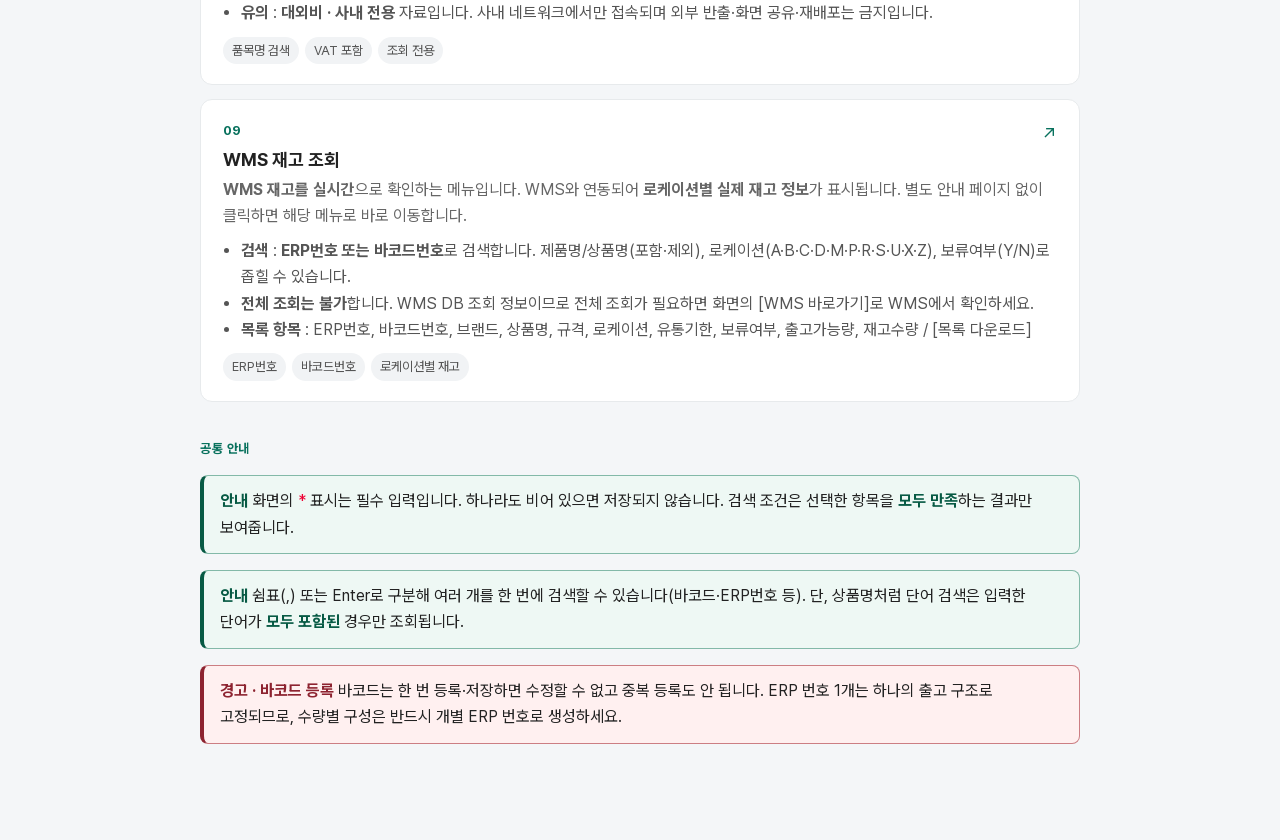
==== commit 832b5e30: "상품마스터 매뉴얼 화면에 공통 스타일 적용" ====
--- a/index.html
+++ b/index.html
@@ -16,11 +16,11 @@
       <span class="tag">운영 매뉴얼 · v2.2</span>
       <h1>상품마스터 관리 가이드</h1>
       <p>거래처 · 품목 · 바코드 · ERP(매입 / 제조라인) · 인증서 등록 흐름과 주의사항</p>
-      <div class="meta">최종 업데이트 : 2026-11-24</div>
+      <div class="meta">최종 업데이트 : 2026-11-27</div>
     </div>
 
-    <div class="notice-box">
-      <b>📌 읽기 전에</b> — 이 매뉴얼은 상품마스터 메뉴를 실제로 등록·운영하는 담당자를 위한 안내서입니다. 실제 관리자 화면 캡쳐와 기획서(ERP 상세 화면 정의)를 기준으로 작성했습니다. 화면에 보이는 예시 데이터는 테스트 값일 수 있습니다.
+    <div class="tip">
+      <b>안내 · 읽기 전에</b> — 이 매뉴얼은 상품마스터 메뉴를 실제로 등록·운영하는 담당자를 위한 안내서입니다. 실제 관리자 화면 캡쳐와 기획서(ERP 상세 화면 정의)를 기준으로 작성했습니다. 화면에 보이는 예시 데이터는 테스트 값일 수 있습니다.
     </div>
 
     <div class="section-title">전체 업무 흐름</div>
@@ -33,7 +33,7 @@
         <span class="node">④ ERP 생성요청<br><small>각 영업 담당자<br>(제조는 상품본부)</small></span><span class="arrow">→</span>
         <span class="node now">⑤ ERP 생성<br><small>영업관리팀</small></span>
       </div>
-      <div class="warn"><b>반드시 확인.</b>
+      <div class="warn"><b>주의 · 반드시 확인</b>
         <ul>
           <li>품목 등록 전에 <b>거래처(제조사)</b>를 먼저 등록해야 품목 등록 시 제조사를 선택할 수 있습니다. 제조사가 없으면 거래처관리부터 등록하세요.</li>
           <li>이미 있는 품목은 <b>품목관리</b>에 등록되어 있으니 정보를 수정하세요. 신규 제품만 품목 등록 후 바코드를 등록합니다.</li>
@@ -124,7 +124,7 @@
         <div class="idx">08</div>
         <h3>가격 가이드</h3>
         <p>상품본부가 정한 <b>가격 가이드 정보</b>를 안내하는 조회 메뉴입니다. <b>품번으로는 검색되지 않고 품목명(제품명)으로 확인</b>합니다. 별도 안내 페이지 없이 클릭하면 해당 메뉴로 바로 이동합니다.</p>
-        <ul style="font-size:13px;color:#555;margin:8px 0 6px 18px;padding:0">
+        <ul style="color:#555;margin:8px 0 6px 18px;padding:0">
           <li><b>화면 구성</b> : [가격표] / [최근 변경] / [이용 안내] 탭. 모든 가격은 <b>VAT 포함 금액</b>이며 30분 단위로 자동 새로고침됩니다.</li>
           <li><b>검색·필터</b> : 바코드번호·브랜드·제품·유통채널 검색, 판매상태(판매중 등), 브랜드, 유통채널, 변경일 선택 / [엑셀 다운로드]</li>
           <li><b>가격표 항목</b> : 상태, 브랜드, 제품, 바코드번호, 원가, 포장규격, 유통채널(범용·홈쇼핑 전용 등), 구성(수량)·섭취기간별 상시가와 행사(1차·2차)별 가격·원가율</li>
@@ -139,7 +139,7 @@
         <div class="idx">09</div>
         <h3>WMS 재고 조회</h3>
         <p><b>WMS 재고를 실시간</b>으로 확인하는 메뉴입니다. WMS와 연동되어 <b>로케이션별 실제 재고 정보</b>가 표시됩니다. 별도 안내 페이지 없이 클릭하면 해당 메뉴로 바로 이동합니다.</p>
-        <ul style="font-size:13px;color:#555;margin:8px 0 6px 18px;padding:0">
+        <ul style="color:#555;margin:8px 0 6px 18px;padding:0">
           <li><b>검색</b> : <b>ERP번호 또는 바코드번호</b>로 검색합니다. 제품명/상품명(포함·제외), 로케이션(A·B·C·D·M·P·R·S·U·X·Z), 보류여부(Y/N)로 좁힐 수 있습니다.</li>
           <li><b>전체 조회는 불가</b>합니다. WMS DB 조회 정보이므로 전체 조회가 필요하면 화면의 [WMS 바로가기]로 WMS에서 확인하세요.</li>
           <li><b>목록 항목</b> : ERP번호, 바코드번호, 브랜드, 상품명, 규격, 로케이션, 유통기한, 보류여부, 출고가능량, 재고수량 / [목록 다운로드]</li>
@@ -150,9 +150,9 @@
     </div>
 
     <div class="section-title">공통 안내</div>
-    <div class="tip"><b>Tip.</b> 화면의 <span style="color:#e03">*</span> 표시는 필수 입력입니다. 하나라도 비어 있으면 저장되지 않습니다. 검색 조건은 선택한 항목을 <b>모두 만족</b>하는 결과만 보여줍니다.</div>
-    <div class="tip"><b>Tip.</b> 쉼표(,) 또는 Enter로 구분해 여러 개를 한 번에 검색할 수 있습니다(바코드·ERP번호 등). 단, 상품명처럼 단어 검색은 입력한 단어가 <b>모두 포함된</b> 경우만 조회됩니다.</div>
-    <div class="warn"><b>주의.</b> 바코드는 한 번 등록·저장하면 수정할 수 없고 중복 등록도 안 됩니다. ERP 번호 1개는 하나의 출고 구조로 고정되므로, 수량별 구성은 반드시 개별 ERP 번호로 생성하세요.</div>
+    <div class="tip"><b>안내</b> 화면의 <span style="color:#e03">*</span> 표시는 필수 입력입니다. 하나라도 비어 있으면 저장되지 않습니다. 검색 조건은 선택한 항목을 <b>모두 만족</b>하는 결과만 보여줍니다.</div>
+    <div class="tip"><b>안내</b> 쉼표(,) 또는 Enter로 구분해 여러 개를 한 번에 검색할 수 있습니다(바코드·ERP번호 등). 단, 상품명처럼 단어 검색은 입력한 단어가 <b>모두 포함된</b> 경우만 조회됩니다.</div>
+    <div class="caution"><b>경고 · 바코드 등록</b> 바코드는 한 번 등록·저장하면 수정할 수 없고 중복 등록도 안 됩니다. ERP 번호 1개는 하나의 출고 구조로 고정되므로, 수량별 구성은 반드시 개별 ERP 번호로 생성하세요.</div>
 
   </div>
   <script src="assets/js/lightbox.js"></script>
--- a/assets/css/style.css
+++ b/assets/css/style.css
@@ -1,6 +1,23 @@
+@font-face {
+  font-family: "Pretendard";
+  src: url("../fonts/PretendardVariable.woff2") format("woff2");
+  font-style: normal;
+  font-weight: 100 900;
+  font-display: swap;
+}
+
 :root {
+  --font-manual: "Pretendard", "Apple SD Gothic Neo", "Malgun Gothic", sans-serif;
+  --fs-title: 2rem;
+  --fs-section: 1.375rem;
+  --fs-subheading: 1.125rem;
+  --fs-body: 1rem;
+  --fs-note: .875rem;
+  --fs-label: .8125rem;
+  --lh-body: 1.65;
+  --lh-heading: 1.3;
   --brand: #1ab394;
-  --brand-dark: #159c81;
+  --brand-dark: #08715d;
   --navy: #1f2733;
   --navy-light: #2c3a4d;
   --ink: #222;
@@ -8,26 +25,41 @@
   --line: #e7eaec;
   --bg: #f4f6f8;
   --card: #ffffff;
-  --danger: #ed5565;
-  --warn-bg: #fff7e6;
-  --warn-line: #f5c469;
-  --tip-bg: #eef8f5;
-  --tip-line: #9cded0;
+  --green-bg: #eef8f4;
+  --green-line: #83b9a8;
+  --green-ink: #075a44;
+  --yellow-bg: #fff8e5;
+  --yellow-line: #c39539;
+  --yellow-ink: #704600;
+  --red-bg: #fff0f0;
+  --red-line: #cc7e83;
+  --red-ink: #8d2330;
 }
 
 * { box-sizing: border-box; }
 
 body {
   margin: 0;
-  font-family: "Pretendard", "Apple SD Gothic Neo", "Malgun Gothic", "맑은 고딕", sans-serif;
+  font-family: var(--font-manual);
+  font-size: var(--fs-body);
   background: var(--bg);
   color: var(--ink);
-  line-height: 1.6;
+  line-height: var(--lh-body);
   word-break: keep-all;
-}
+  overflow-wrap: anywhere;
+}
+
+button, input, select, textarea { font: inherit; }
+h1, h2, h3, h4, h5, h6 { line-height: var(--lh-heading); }
+h1 { font-size: var(--fs-title); }
+h2 { font-size: var(--fs-section); }
+h3 { font-size: var(--fs-subheading); }
+h4, h5, h6 { font-size: var(--fs-body); }
+small, figcaption, .footnote { font-size: var(--fs-note); color: var(--sub); }
 
 a { color: var(--brand-dark); text-decoration: none; }
 a:hover { text-decoration: underline; }
+:focus-visible { outline: 2px solid currentColor; outline-offset: 3px; }
 
 img { max-width: 100%; border: 1px solid var(--line); border-radius: 6px; display: block; }
 
@@ -41,7 +73,7 @@
 }
 .topbar .brand { font-weight: 700; letter-spacing: .3px; display: flex; align-items: center; gap: 10px; }
 .topbar .brand .dot { width: 9px; height: 9px; border-radius: 50%; background: var(--brand); }
-.topbar a.home-link { color: #cfe9e2; font-size: 13px; }
+.topbar a.home-link { color: #cfe9e2; font-size: var(--fs-note); }
 .topbar a.home-link:hover { color: #fff; }
 
 .wrap { max-width: 920px; margin: 0 auto; padding: 32px 20px 80px; }
@@ -55,11 +87,12 @@
 }
 .hero .tag {
   display: inline-block; background: rgba(26,179,148,.18); color: #7be0cb;
-  border: 1px solid rgba(123,224,203,.4); font-size: 12px; padding: 3px 10px; border-radius: 20px; margin-bottom: 14px;
-}
-.hero h1 { font-size: 26px; margin: 0 0 10px; }
-.hero p { color: #cfd6de; margin: 0; font-size: 14.5px; }
-.hero .meta { margin-top: 18px; font-size: 12.5px; color: #9fb0c3; }
+  border: 1px solid rgba(123,224,203,.4); font-size: var(--fs-label); font-weight: 600;
+  padding: 3px 10px; border-radius: 20px; margin-bottom: 14px;
+}
+.hero h1 { margin: 0 0 10px; }
+.hero p { color: #e0e6ed; margin: 0; }
+.hero .meta { margin-top: 18px; font-size: var(--fs-note); color: #c5d0de; }
 .hero .meta a { color: #7be0cb; text-decoration: underline; }
 .hero .meta a:hover { color: #fff; }
 
@@ -75,15 +108,9 @@
 .lightbox-overlay img { max-width: 95vw; max-height: 95vh; border-radius: 6px; box-shadow: 0 10px 40px rgba(0,0,0,.5); }
 
 .section-title {
-  font-size: 13px; font-weight: 700; color: var(--brand-dark);
+  font-size: var(--fs-label); font-weight: 700; color: var(--brand-dark);
   text-transform: uppercase; letter-spacing: .5px; margin: 36px 0 12px;
 }
-
-.notice-box {
-  background: var(--warn-bg); border: 1px solid var(--warn-line); border-radius: 10px;
-  padding: 16px 18px; margin: 16px 0; font-size: 14px;
-}
-.notice-box b { color: #a9660c; }
 
 .card-grid { display: grid; grid-template-columns: 1fr; gap: 14px; }
 
@@ -93,83 +120,103 @@
   padding: 20px 22px; transition: box-shadow .15s, transform .15s, border-color .15s;
 }
 .menu-card:hover { box-shadow: 0 6px 18px rgba(0,0,0,.08); border-color: var(--brand); transform: translateY(-1px); text-decoration: none; }
-.menu-card .idx { font-size: 12px; color: var(--brand-dark); font-weight: 700; margin-bottom: 6px; }
-.menu-card h3 { margin: 0 0 6px; font-size: 18px; color: var(--ink); }
-.menu-card p { margin: 0; font-size: 13.5px; color: var(--sub); }
+.menu-card .idx { font-size: var(--fs-label); color: var(--brand-dark); font-weight: 700; margin-bottom: 6px; }
+.menu-card h3 { margin: 0 0 6px; color: var(--ink); }
+.menu-card p { margin: 0; color: var(--sub); }
 .menu-card .steps { margin-top: 10px; display: flex; flex-wrap: wrap; gap: 6px; }
-.menu-card .steps span { font-size: 11.5px; background: #f1f3f5; color: #555; padding: 3px 9px; border-radius: 20px; }
-.menu-card .arrow { float: right; color: var(--brand); font-size: 20px; }
+.menu-card .steps span { font-size: var(--fs-label); background: #f1f3f5; color: #555; padding: 3px 9px; border-radius: 20px; }
+.menu-card .arrow { float: right; color: var(--brand-dark); font-size: var(--fs-subheading); }
 
 .toc {
   background: var(--card); border: 1px solid var(--line); border-radius: 10px; padding: 16px 20px; margin: 20px 0 32px;
-  font-size: 13.5px;
-}
-.toc b { display: block; margin-bottom: 8px; font-size: 12px; color: var(--sub); text-transform: uppercase; letter-spacing: .5px; }
-.toc ol { margin: 0; padding-left: 20px; }
-.toc li { margin: 4px 0; }
-
+}
+.toc b { display: block; margin-bottom: 8px; font-size: var(--fs-label); color: var(--sub); }
+.toc ol { margin: 0; padding-inline-start: 1.5rem; }
+.toc li { margin-block: .25rem; }
+.toc a, .step a:not(.node) { text-decoration: underline; text-underline-offset: .18em; }
+
+.step[id] { scroll-margin-top: 5rem; }
 .step {
   background: var(--card); border: 1px solid var(--line); border-radius: 12px;
   padding: 24px 26px; margin: 18px 0;
 }
 .step .step-no {
   display: inline-flex; align-items: center; justify-content: center;
-  width: 26px; height: 26px; border-radius: 50%; background: var(--brand); color: #fff;
-  font-size: 13px; font-weight: 700; margin-right: 8px;
-}
-.step h2 { font-size: 18px; margin: 0 0 14px; display: flex; align-items: center; }
-.step h4 { font-size: 14.5px; margin: 22px 0 8px; color: var(--navy); }
-.step p { font-size: 14px; color: #444; }
-.step ul, .step table { font-size: 13.5px; }
+  flex: 0 0 auto; min-width: 1.75rem; min-height: 1.75rem; padding-inline: .25rem;
+  border-radius: 2rem; background: var(--brand-dark); color: #fff;
+  font-size: var(--fs-label); font-weight: 700; line-height: 1;
+}
+.step h2 { margin: 0 0 14px; display: flex; align-items: center; gap: .5rem; }
+.step h3, .step h4 { margin: 22px 0 8px; color: var(--navy); }
+.step p, .step ol, .step ul { margin-block: .75rem; }
+.step ol, .step ul { padding-inline-start: 1.5rem; }
+.step li + li { margin-block-start: .35em; }
 .step table { width: 100%; border-collapse: collapse; margin: 10px 0 4px; }
-.step table th, .step table td { border: 1px solid var(--line); padding: 7px 10px; text-align: left; vertical-align: top; }
-.step table th { background: #f7f9fa; width: 26%; white-space: nowrap; }
+.step table th, .step table td { border: 1px solid var(--line); padding: 7px 10px; text-align: left; vertical-align: top; overflow-wrap: anywhere; }
+.step table th { background: #f7f9fa; }
+.step table tr > th:first-child:nth-last-child(2) { width: 24%; }
+.table-scroll { overflow-x: auto; }
 
 .shot { margin: 14px 0; }
 .shot img.has-cap { border-bottom-left-radius: 0; border-bottom-right-radius: 0; }
 .cap {
   display: flex; align-items: flex-start; gap: 8px; text-align: left;
-  font-size: 12.5px; color: #555;
+  font-size: var(--fs-note); color: var(--sub);
   background: #f7f9fa; border: 1px solid var(--line); border-top: none;
   border-radius: 0 0 6px 6px; padding: 10px 14px; margin-top: -1px;
 }
-.cap::before {
-  content: "!"; flex: 0 0 auto; width: 16px; height: 16px; margin-top: 1px;
-  border-radius: 50%; background: var(--brand); color: #fff;
-  font-size: 11px; font-weight: 700; line-height: 16px; text-align: center;
-}
-
-.tip, .warn, .caution {
-  border-radius: 8px; padding: 12px 16px; margin: 12px 0; font-size: 13.5px;
-}
-.tip { background: var(--tip-bg); border: 1px solid var(--tip-line); }
-.tip b { color: var(--brand-dark); }
-.warn { background: var(--warn-bg); border: 1px solid var(--warn-line); }
-.warn b { color: #a9660c; }
-.caution { background: #fdeceb; border: 1px solid #f3b3b0; }
-.caution b { color: #c0392b; }
+.tip { --notice-bg: var(--green-bg); --notice-line: var(--green-line); --notice-ink: var(--green-ink); }
+.warn, .notice-box { --notice-bg: var(--yellow-bg); --notice-line: var(--yellow-line); --notice-ink: var(--yellow-ink); }
+.caution { --notice-bg: var(--red-bg); --notice-line: var(--red-line); --notice-ink: var(--red-ink); }
+:is(.tip, .warn, .notice-box, .caution) {
+  background: var(--notice-bg);
+  border: 1px solid var(--notice-line);
+  border-inline-start: 4px solid var(--notice-ink);
+  border-radius: 8px;
+  padding: .75rem 1rem;
+  margin-block: 1rem;
+  font-size: var(--fs-body);
+}
+:is(.tip, .warn, .notice-box, .caution) > :is(b, .notice-title) { color: var(--notice-ink); }
+.notice-title { margin: 0; font-size: var(--fs-body); font-weight: 700; }
+:is(.tip, .warn, .notice-box, .caution) > p { margin-block: .4em 0; }
 
 .flow {
-  display: flex; flex-wrap: wrap; align-items: center; gap: 6px; margin: 14px 0 20px; font-size: 13px;
+  display: flex; flex-wrap: wrap; align-items: center; gap: 6px; margin: 14px 0 20px; font-size: var(--fs-note);
 }
 .flow .node { background: #f1f3f5; border: 1px solid var(--line); border-radius: 20px; padding: 6px 14px; font-weight: 600; color: #333; }
-.flow .node.now { background: var(--brand); border-color: var(--brand); color: #fff; }
-.flow .node.stop { background: #fdeceb; border-color: #f3b3b0; color: #c0392b; }
+.flow .node.now { background: var(--brand-dark); border-color: var(--brand-dark); color: #fff; }
+.flow .node.now small { color: inherit; }
+.flow .node.stop { background: var(--red-bg); border-color: var(--red-line); color: var(--red-ink); }
 .flow .arrow { color: #aaa; }
 
 .btnlist { display: flex; flex-wrap: wrap; gap: 8px; margin: 10px 0; }
-.btnlist span { font-size: 12.5px; border-radius: 6px; padding: 5px 12px; border: 1px solid var(--line); background: #fafbfc; font-weight: 600; }
-.btnlist span.primary { background: var(--brand); border-color: var(--brand); color: #fff; }
-.btnlist span.danger { background: #fdeceb; border-color: #f3b3b0; color: #c0392b; }
+.btnlist span { font-size: var(--fs-note); border-radius: 6px; padding: 5px 12px; border: 1px solid var(--line); background: #fafbfc; font-weight: 600; }
+.btnlist span.primary { background: var(--brand-dark); border-color: var(--brand-dark); color: #fff; }
+.btnlist span.danger { background: var(--red-bg); border-color: var(--red-line); color: var(--red-ink); }
 
 .footer-nav {
-  display: flex; justify-content: space-between; align-items: center; margin-top: 40px;
-  padding-top: 18px; border-top: 1px solid var(--line); font-size: 13.5px;
+  display: grid; grid-template-columns: max-content minmax(0, 1fr);
+  align-items: start; gap: .75rem; margin-top: 40px;
+  padding-top: 18px; border-top: 1px solid var(--line); font-size: var(--fs-note);
+}
+.footer-links { display: flex; flex-wrap: wrap; justify-content: flex-end; gap: .35rem .75rem; text-align: end; }
+
+@media (max-width: 580px) {
+  .wrap { padding: 20px 16px 48px; }
+  .hero { padding: 24px 18px; margin-bottom: 20px; }
+  .step, .toc { padding: 16px; }
+  .step table th, .step table td { padding: 6px; }
+  .step table tr > th:first-child:nth-last-child(2) { width: 28%; }
+}
+@media (max-width: 420px) {
+  .topbar { gap: 12px; padding-inline: 16px; }
+  .topbar .brand .dot { flex-shrink: 0; }
 }
 
 .faq-box { background: var(--card); border: 1px solid var(--line); border-radius: 10px; padding: 6px 20px; margin: 10px 0; }
-.faq-box .q { font-weight: 700; padding: 12px 0 4px; font-size: 14px; }
-.faq-box .a { color: #555; font-size: 13.5px; padding-bottom: 12px; border-bottom: 1px solid var(--line); }
+.faq-box .q { font-weight: 700; padding: 12px 0 4px; }
+.faq-box .a { padding-bottom: 12px; border-bottom: 1px solid var(--line); }
 .faq-box .a:last-child { border-bottom: none; }
 
-.badge-team { display:inline-block; font-size: 11px; background:#eef2f6; color:#456; border-radius: 4px; padding: 1px 7px; margin-left:6px; }
+.badge-team { display: inline-block; font-size: var(--fs-label); background: #eef2f6; color: #456; border-radius: 4px; padding: 1px 7px; margin-left: 6px; }
